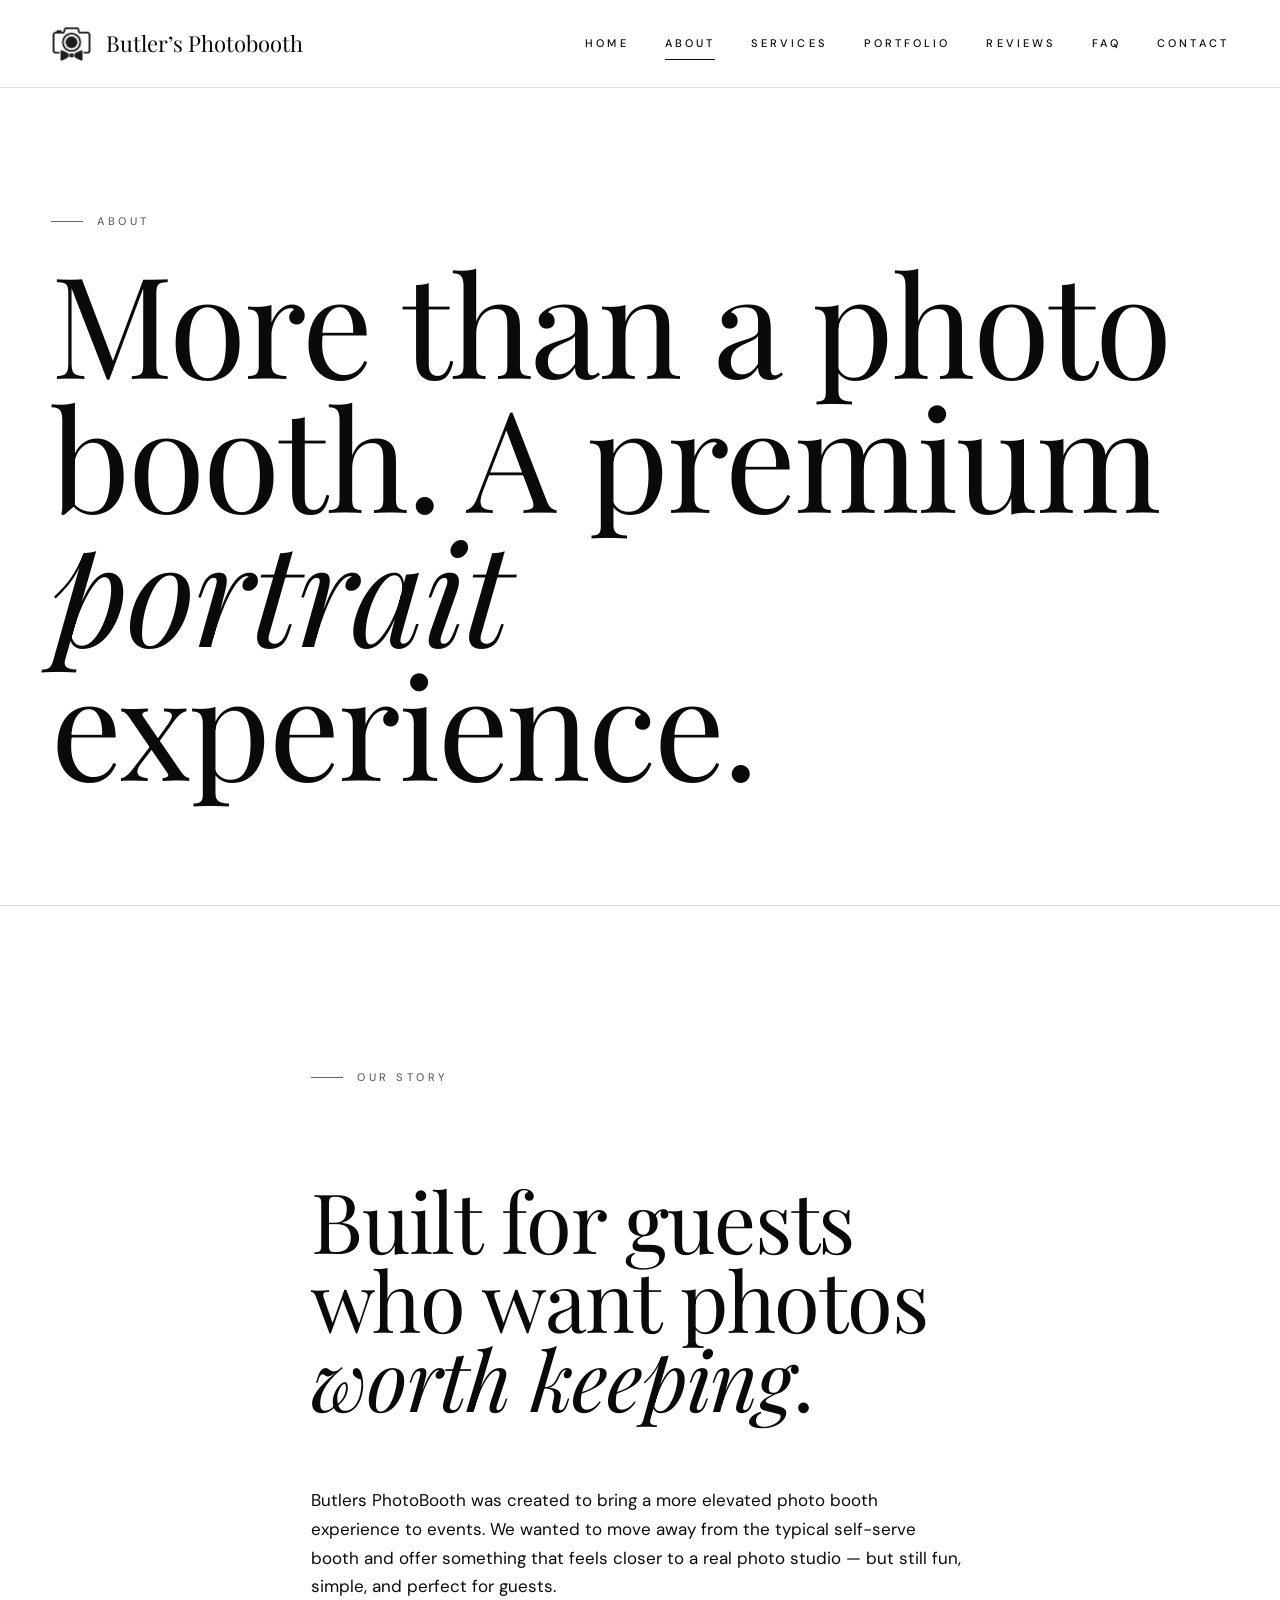
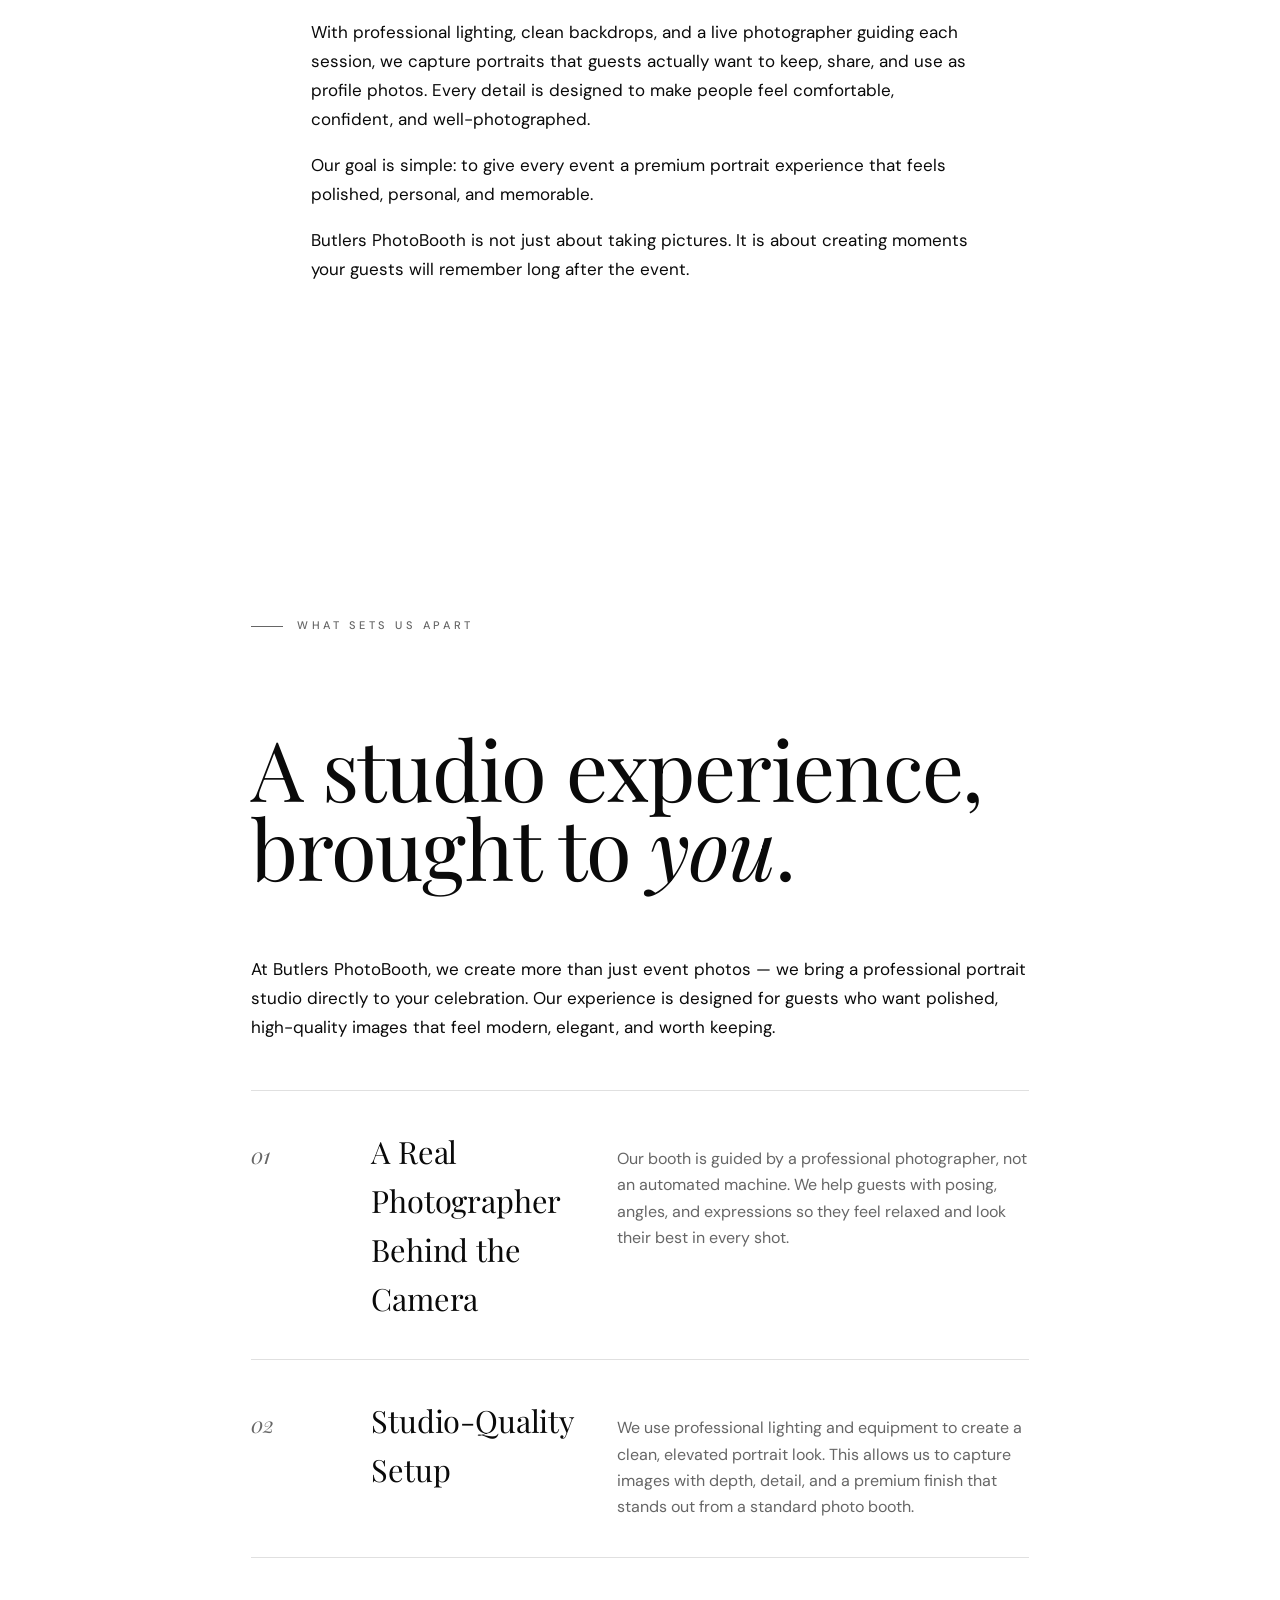
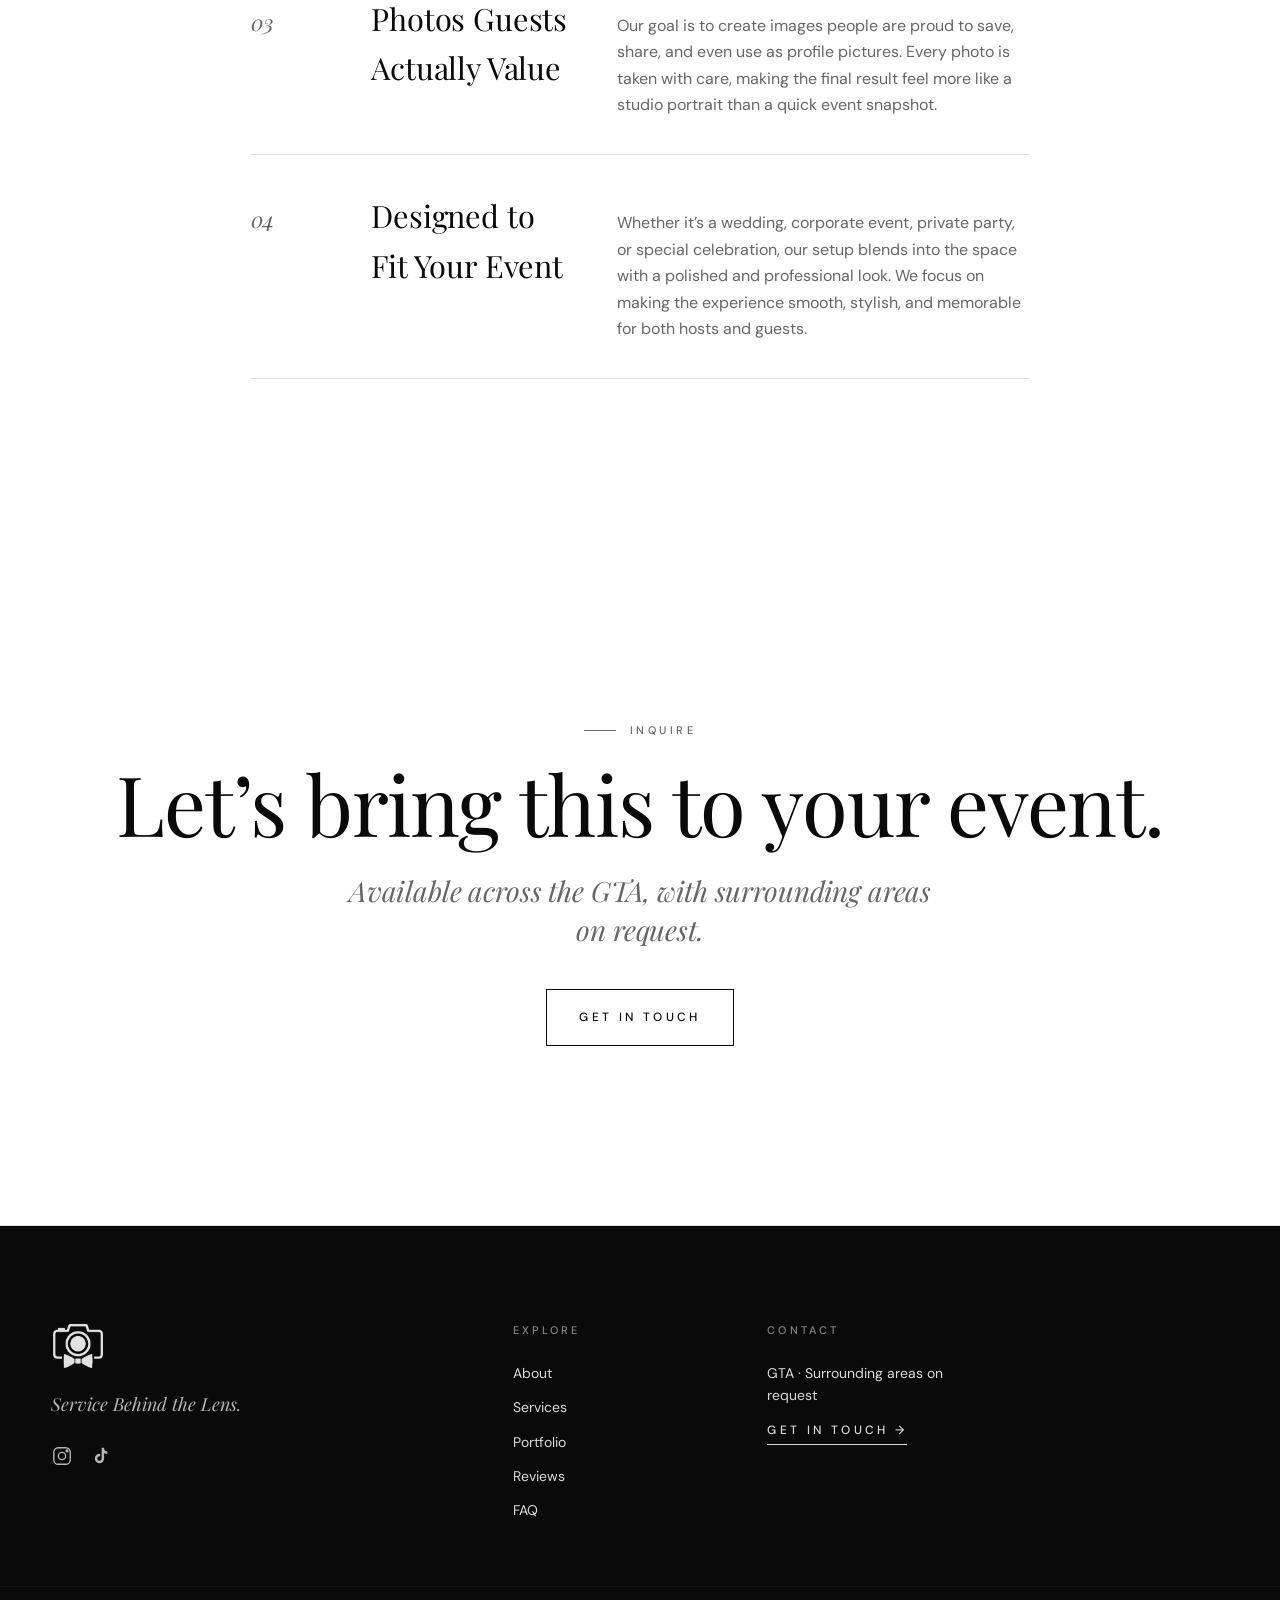
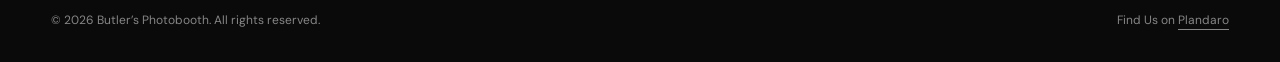
==== about/index.html @ 5a2e1725 "a" ====
<!doctype html>
<html lang="en">
<head>
  <meta charset="utf-8">
  <meta name="viewport" content="width=device-width,initial-scale=1">
  <title>About | Butler’s Photobooth</title>
  <meta name="description" content="An elevated photo booth experience: professional lighting, clean backdrops, and a live photographer guiding every session. Built for guests who want polished portraits worth keeping.">

  <link rel="canonical" href="https://butlersbooth.ca/about/">
  <meta name="theme-color" content="#0a0a0a">

  <link rel="icon" type="image/x-icon" href="../assets/favicon/favicon.ico">
  <link rel="icon" type="image/png" sizes="16x16" href="../assets/favicon/favicon-16x16.png">
  <link rel="icon" type="image/png" sizes="32x32" href="../assets/favicon/favicon-32x32.png">
  <link rel="icon" type="image/png" sizes="192x192" href="../assets/favicon/android-chrome-192x192.png">
  <link rel="apple-touch-icon" sizes="180x180" href="../assets/favicon/apple-touch-icon.png">

  <meta property="og:type" content="website">
  <meta property="og:site_name" content="Butler&rsquo;s Photobooth">
  <meta property="og:url" content="https://butlersbooth.ca/about/">
  <meta property="og:title" content="About | Butler’s Photobooth">
  <meta property="og:description" content="An elevated photo booth experience: professional lighting, clean backdrops, and a live photographer guiding every session. Built for guests who want polished portraits worth keeping.">
  <meta property="og:image" content="https://butlersbooth.ca/assets/og/og-image.png">
  <meta property="og:image:width" content="1200">
  <meta property="og:image:height" content="630">

  <meta name="twitter:card" content="summary_large_image">
  <meta name="twitter:title" content="About | Butler’s Photobooth">
  <meta name="twitter:description" content="An elevated photo booth experience: professional lighting, clean backdrops, and a live photographer guiding every session. Built for guests who want polished portraits worth keeping.">
  <meta name="twitter:image" content="https://butlersbooth.ca/assets/og/twitter-image.png">

  <link rel="preconnect" href="https://fonts.googleapis.com">
  <link rel="preconnect" href="https://fonts.gstatic.com" crossorigin>
  <link href="https://fonts.googleapis.com/css2?family=Playfair+Display:ital,wght@0,400;0,500;1,400&family=DM+Sans:wght@400;500;700&display=swap" rel="stylesheet">
  <link rel="stylesheet" href="../css/main.css?v=11">
</head>
<body class="has-static-header">

  <header class="site-header">
    <div class="site-header__inner">
      <a class="site-header__brand" href="../home/" aria-label="Butler&rsquo;s Photobooth, Home">
        <img src="../assets/logo/butlers-logo-dark.png" alt="" class="js-logo-swap" data-light="../assets/logo/butlers-logo-dark.png" data-dark="../assets/logo/butlers-logo-dark.png">
        <span class="site-header__wordmark">Butler&rsquo;s Photobooth</span>
      </a>

      <button class="site-header__hamburger" aria-label="Open menu" aria-expanded="false" aria-controls="site-nav">
        <span></span>
      </button>

      <nav class="site-header__nav" id="site-nav" aria-label="Primary">
        <a href="../home/">Home</a>
        <a href="../about/" class="is-current">About</a>
        <a href="../services/">Services</a>
        <a href="../portfolio/">Portfolio</a>
        <a href="../reviews/">Reviews</a>
        <a href="../faq/">FAQ</a>
        <a href="../contact/">Contact</a>
      </nav>
    </div>
  </header>

  <main>

    <section class="page-header">
      <div class="container">
        <p class="h-eyebrow">About</p>
        <h1 class="h-display h-1">More than a photo booth. A premium <em>portrait</em> experience.</h1>
      </div>
    </section>

    <!-- ===== OUR STORY =====
         Client-supplied copy from Sahanan (Butler's Photobooth), 2026-05-07. Verbatim. -->
    <section class="section">
      <div class="container fade-in" style="max-width: 760px;">
        <p class="h-eyebrow">Our Story</p>
        <h2 class="h-display h-2">Built for guests who want photos <em>worth keeping</em>.</h2>
        <p style="margin-top: 24px; font-size: 17px; line-height: 1.7;">Butlers PhotoBooth was created to bring a more elevated photo booth experience to events. We wanted to move away from the typical self-serve booth and offer something that feels closer to a real photo studio — but still fun, simple, and perfect for guests.</p>
        <p style="font-size: 17px; line-height: 1.7;">With professional lighting, clean backdrops, and a live photographer guiding each session, we capture portraits that guests actually want to keep, share, and use as profile photos. Every detail is designed to make people feel comfortable, confident, and well-photographed.</p>
        <p style="font-size: 17px; line-height: 1.7;">Our goal is simple: to give every event a premium portrait experience that feels polished, personal, and memorable.</p>
        <p style="font-size: 17px; line-height: 1.7;">Butlers PhotoBooth is not just about taking pictures. It is about creating moments your guests will remember long after the event.</p>
      </div>
    </section>

    <!-- ===== WHAT SETS US APART =====
         Client-supplied "What makes you different from competitors?" copy. Verbatim. -->
    <section class="section section-dark">
      <div class="container fade-in" style="max-width: 880px;">
        <p class="h-eyebrow">What sets us apart</p>
        <h2 class="h-display h-2">A studio experience, brought to <em>you</em>.</h2>
        <p style="margin-top: 24px; font-size: 17px; line-height: 1.7;">At Butlers PhotoBooth, we create more than just event photos &mdash; we bring a professional portrait studio directly to your celebration. Our experience is designed for guests who want polished, high-quality images that feel modern, elegant, and worth keeping.</p>

        <div class="services-list" style="margin-top: 48px;">
          <div class="service-item">
            <h3>A Real Photographer Behind the Camera</h3>
            <p>Our booth is guided by a professional photographer, not an automated machine. We help guests with posing, angles, and expressions so they feel relaxed and look their best in every shot.</p>
          </div>
          <div class="service-item">
            <h3>Studio-Quality Setup</h3>
            <p>We use professional lighting and equipment to create a clean, elevated portrait look. This allows us to capture images with depth, detail, and a premium finish that stands out from a standard photo booth.</p>
          </div>
          <div class="service-item">
            <h3>Photos Guests Actually Value</h3>
            <p>Our goal is to create images people are proud to save, share, and even use as profile pictures. Every photo is taken with care, making the final result feel more like a studio portrait than a quick event snapshot.</p>
          </div>
          <div class="service-item">
            <h3>Designed to Fit Your Event</h3>
            <p>Whether it&rsquo;s a wedding, corporate event, private party, or special celebration, our setup blends into the space with a polished and professional look. We focus on making the experience smooth, stylish, and memorable for both hosts and guests.</p>
          </div>
        </div>
      </div>
    </section>

    <section class="closing-cta">
      <div class="container fade-in">
        <p class="h-eyebrow">Inquire</p>
        <h2 class="h-display h-2">Let&rsquo;s bring this to your event.</h2>
        <p class="lede">Available across the GTA, with surrounding areas on request.</p>
        <a href="../contact/" class="btn btn-dark">Get In Touch</a>
      </div>
    </section>

  </main>

  <footer class="site-footer">
    <div class="site-footer__inner">
      <div class="site-footer__brand">
        <img src="../assets/logo/butlers-logo-dark.png" alt="Butler&rsquo;s Photobooth">
        <p class="site-footer__tagline">Service Behind the Lens.</p>
        <ul class="site-footer__social" aria-label="Social media">
          <li><a href="https://www.instagram.com/butlersphotobooth/" aria-label="Instagram" target="_blank" rel="noopener">
            <svg viewBox="0 0 24 24" fill="none" stroke="currentColor" stroke-width="1.5"><rect x="3" y="3" width="18" height="18" rx="5"/><circle cx="12" cy="12" r="4"/><circle cx="17.5" cy="6.5" r="1" fill="currentColor"/></svg>
          </a></li>
          <li><a href="https://www.tiktok.com/@butlers.photobooth" aria-label="TikTok" target="_blank" rel="noopener">
            <svg viewBox="0 0 24 24" fill="currentColor"><path d="M16.5 3h-2.7v11.7a2.4 2.4 0 1 1-2.4-2.4c.27 0 .53.04.78.12V9.7a5.1 5.1 0 1 0 4.32 5.05V8.7a6 6 0 0 0 3.5 1.13V7.13a3.6 3.6 0 0 1-3.5-2.62V3z"/></svg>
          </a></li>
        </ul>
      </div>

      <div>
        <h4>Explore</h4>
        <nav class="site-footer__nav" aria-label="Footer">
          <a href="../about/">About</a>
          <a href="../services/">Services</a>
          <a href="../portfolio/">Portfolio</a>
          <a href="../reviews/">Reviews</a>
          <a href="../faq/">FAQ</a>
        </nav>
      </div>

      <div>
        <h4>Contact</h4>
        <div class="site-footer__contact">
          <span>GTA · Surrounding areas on request</span>
          <a class="site-footer__cta" href="../contact/">Get in Touch &rarr;</a>
        </div>
      </div>
    </div>

    <div class="site-footer__bottom">
      <span>© <span id="year"></span> Butler&rsquo;s Photobooth. All rights reserved.</span>
      <p class="site-footer__credit">Find Us on <a href="https://plandaro.com" target="_blank" rel="noopener noreferrer">Plandaro</a></p>
    </div>
  </footer>

  <script src="../js/nav.js"></script>
  <script>document.getElementById("year").textContent = new Date().getFullYear();</script>
</body>
</html>
---- css/main.css ----
/* ================================================================
   BUTLER'S PHOTOBOOTH — editorial magazine design system
   B&W palette. Mixed-weight typography. Asymmetric layouts.
   ================================================================ */

:root {
  /* Palette: pure B&W with a small gray ramp */
  --white:        #ffffff;
  --paper:        #f4f4f4;     /* off-white section bg */
  --rule:         #e0e0e0;     /* hairline divider */
  --ink:          #0a0a0a;     /* near-black, bolder than 1a */
  --muted:        #666666;     /* secondary text */
  --hint:         #9a9a9a;     /* tertiary */

  /* legacy aliases so older snippets still resolve */
  --brown: var(--ink);
  --brown-soft: var(--muted);
  --cream: var(--paper);
  --beige: var(--paper);
  --taupe: var(--paper);
  --tan:   var(--paper);

  --font-display: "Playfair Display", Georgia, serif;
  --font-body:    "DM Sans", system-ui, -apple-system, sans-serif;

  --maxw: 1440px;
  --gutter: clamp(20px, 4vw, 80px);

  --header-h: 88px;

  --rule-w: 1px;
}

/* ---------- reset ---------- */
*, *::before, *::after { box-sizing: border-box; }
html, body { margin: 0; padding: 0; }
html { scroll-behavior: smooth; }
img, video { display: block; max-width: 100%; height: auto; }
button { font: inherit; cursor: pointer; background: none; border: 0; color: inherit; padding: 0; }
a { color: inherit; text-decoration: none; }
ul, ol { margin: 0; padding: 0; list-style: none; }

body {
  font-family: var(--font-body);
  font-weight: 400;
  font-size: 17px;
  line-height: 1.6;
  color: var(--ink);
  background: var(--white);
  -webkit-font-smoothing: antialiased;
  text-rendering: optimizeLegibility;
}
body.nav-open { overflow: hidden; }
body.has-static-header { padding-top: var(--header-h); }

/* ---------- typography ---------- */
.h-display {
  font-family: var(--font-display);
  font-weight: 400;
  line-height: 0.95;
  letter-spacing: -0.015em;
}
.h-display em { font-style: italic; font-weight: 400; }

.h-1 { font-size: clamp(56px, 11vw, 160px); }
.h-2 { font-size: clamp(40px, 6.5vw, 96px); }
.h-3 { font-size: clamp(28px, 3.4vw, 44px); }

.h-eyebrow {
  font-family: var(--font-body);
  font-weight: 500;
  font-size: 11px;
  letter-spacing: 0.32em;
  text-transform: uppercase;
  color: var(--muted);
  margin: 0 0 24px;
  display: inline-flex;
  align-items: center;
  gap: 14px;
}
.h-eyebrow::before {
  content: '';
  width: 32px;
  height: 1px;
  background: currentColor;
  display: inline-block;
}

.lede {
  font-family: var(--font-display);
  font-style: italic;
  font-weight: 400;
  font-size: clamp(20px, 2.4vw, 28px);
  line-height: 1.4;
  color: var(--ink);
  letter-spacing: -0.005em;
}

.pull-quote {
  font-family: var(--font-display);
  font-style: italic;
  font-weight: 400;
  font-size: clamp(28px, 4.4vw, 56px);
  line-height: 1.2;
  color: var(--ink);
  margin: 0;
  letter-spacing: -0.01em;
}

/* ---------- links + buttons ---------- */
.btn {
  display: inline-flex;
  align-items: center;
  gap: 12px;
  font-family: var(--font-body);
  font-weight: 500;
  font-size: 12px;
  letter-spacing: 0.28em;
  text-transform: uppercase;
  padding: 18px 32px;
  border: 1px solid currentColor;
  transition: background 0.3s ease, color 0.3s ease;
  white-space: nowrap;
}
.btn:hover { background: var(--ink); color: var(--white); }
.btn-light { color: var(--white); border-color: var(--white); }
.btn-light:hover { background: var(--white); color: var(--ink); }

.link-arrow {
  display: inline-flex;
  align-items: center;
  gap: 14px;
  font-family: var(--font-body);
  font-weight: 500;
  font-size: 12px;
  letter-spacing: 0.28em;
  text-transform: uppercase;
  color: var(--ink);
  position: relative;
  padding-bottom: 4px;
  border-bottom: 1px solid var(--ink);
  transition: gap 0.3s ease;
}
.link-arrow::after { content: '→'; transition: transform 0.3s ease; }
.link-arrow:hover { gap: 22px; }
.link-arrow:hover::after { transform: translateX(4px); }

/* ---------- layout primitives ---------- */
.container {
  width: 100%;
  max-width: var(--maxw);
  margin-inline: auto;
  padding-inline: var(--gutter);
}
.section { padding-block: clamp(80px, 12vw, 180px); }
.section--paper { background: var(--paper); }
.section--ink { background: var(--ink); color: var(--white); }
.section--ink .h-eyebrow { color: var(--hint); }

.rule {
  height: var(--rule-w);
  background: var(--rule);
  border: 0;
  margin: 0;
}

.grid-12 {
  display: grid;
  grid-template-columns: repeat(12, 1fr);
  gap: clamp(20px, 2.5vw, 40px);
}

/* ---------- header (top fixed, white bg, thin bottom border) ---------- */
.site-header {
  position: fixed;
  top: 0;
  left: 0;
  right: 0;
  z-index: 100;
  height: var(--header-h);
  display: flex;
  align-items: center;
  background: var(--white);
  border-bottom: 1px solid var(--rule);
  color: var(--ink);
}
.site-header__inner {
  width: 100%;
  max-width: var(--maxw);
  margin-inline: auto;
  padding-inline: var(--gutter);
  display: flex;
  align-items: center;
  justify-content: space-between;
  gap: 32px;
}
.site-header__brand {
  display: inline-flex;
  align-items: center;
  gap: 14px;
}
.site-header__brand img {
  height: 36px;
  width: auto;
  display: block;
}
.site-header__wordmark {
  font-family: var(--font-display);
  font-weight: 400;
  font-size: 22px;
  letter-spacing: 0;
  white-space: nowrap;
}
.site-header__nav {
  display: flex;
  gap: 36px;
  align-items: center;
}
.site-header__nav a {
  font-family: var(--font-body);
  font-weight: 500;
  font-size: 11px;
  letter-spacing: 0.28em;
  text-transform: uppercase;
  position: relative;
  padding: 8px 0;
  color: var(--ink);
  transition: color 0.2s ease;
}
.site-header__nav a:hover { color: var(--muted); }
.site-header__nav a.is-current::after {
  content: '';
  position: absolute;
  left: 0; right: 0; bottom: 0;
  height: 1px;
  background: var(--ink);
}

.site-header__hamburger {
  display: none;
  width: 32px; height: 32px;
  align-items: center; justify-content: center;
}
.site-header__hamburger span,
.site-header__hamburger span::before,
.site-header__hamburger span::after {
  display: block;
  width: 22px;
  height: 1.5px;
  background: var(--ink);
  position: relative;
  transition: transform 0.3s ease, opacity 0.3s ease;
}
.site-header__hamburger span::before,
.site-header__hamburger span::after { content: ''; position: absolute; left: 0; }
.site-header__hamburger span::before { top: -7px; }
.site-header__hamburger span::after  { top:  7px; }

body.nav-open .site-header__hamburger span { background: transparent; }
body.nav-open .site-header__hamburger span::before { transform: translateY(7px) rotate(45deg); }
body.nav-open .site-header__hamburger span::after  { transform: translateY(-7px) rotate(-45deg); }

/* ---------- HOME hero: split layout — image left, big editorial type right ---------- */
.editorial-hero {
  display: grid;
  grid-template-columns: 1fr 1fr;
  min-height: calc(100svh - var(--header-h));
  align-items: stretch;
  background: var(--white);
}
.editorial-hero__media {
  position: relative;
  overflow: hidden;
  background: var(--paper);
}
.editorial-hero__media img {
  width: 100%;
  height: 100%;
  object-fit: cover;
  display: block;
}
.editorial-hero__copy {
  display: flex;
  flex-direction: column;
  justify-content: center;
  padding: clamp(40px, 6vw, 96px);
  gap: 32px;
}
.editorial-hero__copy .h-display {
  margin: 0;
}
.editorial-hero__copy .lede {
  max-width: 36ch;
  color: var(--muted);
}

@media (max-width: 900px) {
  .editorial-hero { grid-template-columns: 1fr; }
  .editorial-hero__media { aspect-ratio: 4 / 5; height: auto; }
  .editorial-hero__copy { padding: 56px 24px; }
}

/* ---------- numbered eyebrow (e.g., "01 — About") ---------- */
.h-eyebrow--num {
  font-family: var(--font-display);
  font-style: italic;
  font-size: 14px;
  letter-spacing: 0.04em;
  text-transform: none;
  color: var(--muted);
}
.h-eyebrow--num::before { display: none; }
.h-eyebrow--num strong {
  font-style: normal;
  font-family: var(--font-body);
  font-weight: 500;
  font-size: 11px;
  letter-spacing: 0.28em;
  text-transform: uppercase;
  color: var(--ink);
  margin-right: 14px;
  padding-right: 14px;
  border-right: 1px solid var(--rule);
}

/* ---------- Service marquee (horizontal scrolling text strip) ---------- */
.marquee {
  overflow: hidden;
  border-block: 1px solid var(--rule);
  padding-block: 28px;
  background: var(--white);
}
.marquee__track {
  display: flex;
  white-space: nowrap;
  animation: marquee 16s linear infinite;
  gap: 64px;
  will-change: transform;            /* iOS Safari: hint GPU compositing */
  transform: translate3d(0, 0, 0);   /* force a 3D layer so animation never pauses on mobile */
  backface-visibility: hidden;
}
.marquee:hover .marquee__track { animation-play-state: paused; }
.marquee__item {
  font-family: var(--font-display);
  font-style: italic;
  font-size: clamp(28px, 4vw, 56px);
  color: var(--ink);
  display: inline-flex;
  align-items: center;
  gap: 64px;
}
.marquee__item::after {
  content: '✦';
  font-style: normal;
  font-size: 0.5em;
  color: var(--muted);
}
@keyframes marquee {
  from { transform: translate3d(0, 0, 0); }
  to   { transform: translate3d(-50%, 0, 0); }
}
/* If user has reduce-motion enabled, fall back to a static state instead of dead-stop frozen text */
@media (prefers-reduced-motion: reduce) {
  .marquee__track { animation: none; transform: none; }
  .marquee { overflow: auto; }
}

/* ---------- editorial grid: oversized first item ---------- */
.editorial-grid {
  display: grid;
  grid-template-columns: 1.6fr 1fr 1fr;
  gap: clamp(16px, 2vw, 24px);
  margin-top: 64px;
}
.editorial-grid__feature {
  grid-row: span 2;
  aspect-ratio: 3 / 4;
  overflow: hidden;
}
.editorial-grid__small {
  aspect-ratio: 4 / 5;
  overflow: hidden;
}
.editorial-grid img {
  width: 100%; height: 100%; object-fit: cover; display: block;
  transition: transform 0.7s ease;
}
.editorial-grid > *:hover img { transform: scale(1.04); }
@media (max-width: 700px) {
  .editorial-grid { grid-template-columns: 1fr 1fr; }
  .editorial-grid__feature { grid-row: span 1; aspect-ratio: 4 / 5; grid-column: 1 / -1; }
}

/* ---------- split section (image one side, copy the other) ---------- */
.split {
  display: grid;
  grid-template-columns: 1fr 1fr;
  gap: clamp(40px, 6vw, 96px);
  align-items: center;
}
.split--reverse > :first-child { order: 2; }
.split__media {
  aspect-ratio: 4 / 5;
  overflow: hidden;
  background: var(--paper);
}
.split__media img { width: 100%; height: 100%; object-fit: cover; display: block; }
.split__copy { display: flex; flex-direction: column; gap: 28px; }
.split__copy .pull-quote { margin: 0; }
@media (max-width: 800px) {
  .split { grid-template-columns: 1fr; }
  .split--reverse > :first-child { order: 0; }
}

/* ---------- closing statement (huge type CTA) ---------- */
.closing-statement {
  padding-block: clamp(120px, 18vw, 240px);
  text-align: center;
  background: var(--white);
}
.closing-statement .h-display { margin: 0; }
.closing-statement .lede { margin: 32px auto 48px; max-width: 38ch; }

/* ---------- portfolio: justified-style grid (asymmetric mosaic) ---------- */
.portfolio-grid {
  display: grid;
  grid-template-columns: repeat(12, 1fr);
  grid-auto-flow: dense;
  gap: clamp(8px, 1vw, 16px);
}
.portfolio-grid > .portfolio-item {
  appearance: none;
  background: var(--paper);
  padding: 0; margin: 0;
  cursor: pointer;
  overflow: hidden;
  position: relative;
  aspect-ratio: 3 / 4;
  border: 0;
}
.portfolio-grid > .portfolio-item img {
  width: 100%; height: 100%; object-fit: cover;
  transition: transform 0.7s ease, filter 0.4s ease;
  filter: grayscale(0%);
}
.portfolio-grid > .portfolio-item:hover img { transform: scale(1.06); }
.portfolio-grid > .portfolio-item:focus-visible { outline: 2px solid var(--ink); outline-offset: 4px; }

/* asymmetric size pattern: every 5th item spans 2 cols */
.portfolio-grid > .portfolio-item        { grid-column: span 3; }
.portfolio-grid > .portfolio-item:nth-child(5n+1) { grid-column: span 6; aspect-ratio: 4 / 5; }
@media (max-width: 1100px) {
  .portfolio-grid > .portfolio-item        { grid-column: span 4; }
  .portfolio-grid > .portfolio-item:nth-child(5n+1) { grid-column: span 8; }
}
@media (max-width: 700px) {
  .portfolio-grid > .portfolio-item        { grid-column: span 6; }
  .portfolio-grid > .portfolio-item:nth-child(5n+1) { grid-column: span 12; }
}

/* ---------- gallery lightbox ---------- */
.gallery-lightbox {
  position: fixed; inset: 0; z-index: 1000;
  display: flex; align-items: center; justify-content: center;
  background: rgba(10,10,10,0.97);
  opacity: 0;
  transition: opacity 280ms ease;
  padding: 40px;
}
.gallery-lightbox[hidden] { display: none; }
.gallery-lightbox[data-open="true"] { opacity: 1; }
.gallery-lightbox__img { max-width: 100%; max-height: 100%; object-fit: contain; }
.gallery-lightbox__close,
.gallery-lightbox__prev,
.gallery-lightbox__next {
  position: absolute;
  background: transparent;
  border: 0;
  color: var(--white);
  cursor: pointer;
  padding: 12px 18px;
  opacity: 0.7;
  transition: opacity 200ms;
  font-family: var(--font-body);
}
.gallery-lightbox__close { top: 16px; right: 16px; font-size: 36px; line-height: 1; }
.gallery-lightbox__prev { left: 12px; top: 50%; transform: translateY(-50%); font-size: 40px; }
.gallery-lightbox__next { right: 12px; top: 50%; transform: translateY(-50%); font-size: 40px; }
.gallery-lightbox__close:hover,
.gallery-lightbox__prev:hover,
.gallery-lightbox__next:hover { opacity: 1; }
body[data-gallery-open="true"] { overflow: hidden; }

/* ---------- editorial page header (inner pages) ---------- */
.page-header {
  padding-top: clamp(60px, 9vw, 120px);
  padding-bottom: clamp(60px, 9vw, 120px);
  border-bottom: 1px solid var(--rule);
}
.page-header h1 { margin: 0; max-width: 14ch; }
.page-header .lede { color: var(--muted); margin-top: 28px; max-width: 52ch; }

/* ---------- services as numbered rows with horizontal rules ---------- */
.services-list {
  margin-top: 64px;
  border-top: 1px solid var(--rule);
}
.services-list .service-item {
  display: grid;
  grid-template-columns: 80px 1fr 2fr;
  gap: 40px;
  padding: 36px 0;
  border-bottom: 1px solid var(--rule);
  align-items: baseline;
}
.services-list .service-item::before {
  counter-increment: service;
  content: counter(service, decimal-leading-zero);
  font-family: var(--font-display);
  font-style: italic;
  font-size: 22px;
  color: var(--muted);
}
.services-list { counter-reset: service; }
.services-list .service-item h3 {
  font-family: var(--font-display);
  font-weight: 400;
  font-size: clamp(24px, 2.4vw, 32px);
  margin: 0;
  letter-spacing: -0.005em;
}
.services-list .service-item p {
  margin: 0;
  font-size: 16px;
  line-height: 1.65;
  color: var(--muted);
}
@media (max-width: 800px) {
  .services-list .service-item { grid-template-columns: 1fr; gap: 14px; }
  .services-list .service-item::before { font-size: 18px; }
}

/* ---------- packages stacked rows ---------- */
.packages-stack {
  margin-top: 64px;
  border-top: 1px solid var(--rule);
}
.package {
  display: grid;
  /* number — name — hours-eyebrow — description (the wide column) */
  grid-template-columns: 80px 1.4fr 1fr 2.4fr;
  gap: 40px;
  padding: 48px 0;
  border-bottom: 1px solid var(--rule);
  align-items: baseline;
}
.packages-stack { counter-reset: pkg; }
.package::before {
  counter-increment: pkg;
  content: counter(pkg, decimal-leading-zero);
  font-family: var(--font-display);
  font-style: italic;
  font-size: 22px;
  color: var(--muted);
}
.package__name {
  font-family: var(--font-display);
  font-weight: 400;
  font-size: clamp(28px, 3vw, 44px);
  margin: 0;
}
.package__hours {
  font-family: var(--font-body);
  font-weight: 500;
  font-size: 11px;
  letter-spacing: 0.28em;
  text-transform: uppercase;
  color: var(--muted);
  margin: 0;
}
.package__desc {
  margin: 0;
  font-size: 16px;
  line-height: 1.65;
  color: var(--muted);
}
@media (max-width: 900px) {
  .package { grid-template-columns: 1fr; gap: 16px; }
  .package::before { display: none; }
}

/* ---------- FAQ list with rules ---------- */
.faq-list { margin-top: 56px; border-top: 1px solid var(--rule); }
.faq-item { border-bottom: 1px solid var(--rule); padding: 28px 0; }
.faq-item summary {
  font-family: var(--font-display);
  font-weight: 400;
  font-size: clamp(22px, 2.4vw, 30px);
  cursor: pointer;
  list-style: none;
  display: flex;
  justify-content: space-between;
  align-items: center;
  letter-spacing: -0.005em;
}
.faq-item summary::-webkit-details-marker { display: none; }
.faq-item summary::after { content: '+'; font-size: 28px; font-weight: 300; color: var(--muted); }
.faq-item[open] summary::after { content: '×'; }
.faq-item p { margin: 18px 0 0; font-size: 16px; line-height: 1.7; color: var(--muted); max-width: 60ch; }
.faq-item p a { color: var(--ink); text-decoration: underline; }

/* ---------- contact: huge type, single email link ---------- */
.contact-statement {
  padding-block: clamp(80px, 12vw, 160px);
  display: flex;
  flex-direction: column;
  gap: 48px;
}
.contact-statement .h-display { margin: 0; max-width: 12ch; }
.contact-statement .email-link {
  font-family: var(--font-display);
  font-style: italic;
  font-size: clamp(28px, 5vw, 64px);
  color: var(--ink);
  border-bottom: 2px solid var(--ink);
  padding-bottom: 8px;
  align-self: flex-start;
  transition: color 0.2s ease, border-color 0.2s ease;
}
.contact-statement .email-link:hover { color: var(--muted); border-color: var(--muted); }
.contact-meta {
  display: grid;
  grid-template-columns: repeat(3, 1fr);
  gap: 32px;
  margin-top: 64px;
  padding-top: 40px;
  border-top: 1px solid var(--rule);
}
.contact-meta__row { display: flex; flex-direction: column; gap: 6px; }
.contact-meta__label {
  font-family: var(--font-body);
  font-weight: 500;
  font-size: 11px;
  letter-spacing: 0.28em;
  text-transform: uppercase;
  color: var(--muted);
}
.contact-meta__value { font-size: 16px; color: var(--ink); }
@media (max-width: 700px) {
  .contact-meta { grid-template-columns: 1fr; gap: 20px; }
}

/* ---------- reviews ---------- */
.reviews-frame { padding-block: 32px; }

/* ---------- footer ---------- */
.site-footer {
  background: var(--ink);
  color: var(--white);
  padding-block: 96px 32px;
  border-top: 1px solid var(--rule);
}
.site-footer__inner {
  max-width: var(--maxw);
  margin-inline: auto;
  padding-inline: var(--gutter);
  display: grid;
  grid-template-columns: 2fr 1fr 1fr 1fr;
  gap: 48px;
}
.site-footer__brand img {
  height: 48px;
  width: auto;
  margin-bottom: 22px;
  filter: invert(1);
}
.site-footer__tagline {
  font-family: var(--font-display);
  font-style: italic;
  font-size: 18px;
  line-height: 1.4;
  max-width: 30ch;
  opacity: 0.7;
  margin: 0 0 28px;
}
.site-footer__social {
  display: flex;
  gap: 16px;
}
.site-footer__social a {
  display: inline-flex;
  width: 22px; height: 22px;
  color: var(--white);
  opacity: 0.7;
  transition: opacity 0.25s ease;
}
.site-footer__social a:hover { opacity: 1; }
.site-footer__social svg { width: 100%; height: 100%; }
.site-footer h4 {
  font-family: var(--font-body);
  font-weight: 500;
  font-size: 11px;
  letter-spacing: 0.28em;
  text-transform: uppercase;
  margin: 0 0 22px;
  color: var(--white);
  opacity: 0.5;
}
.site-footer__nav { display: flex; flex-direction: column; gap: 12px; }
.site-footer__nav a { font-size: 14px; opacity: 0.85; transition: opacity 0.25s ease; }
.site-footer__nav a:hover { opacity: 1; }
.site-footer__contact { display: flex; flex-direction: column; gap: 8px; font-size: 14px; opacity: 0.85; }
.site-footer__cta {
  margin-top: 6px;
  font-size: 12px;
  letter-spacing: 0.28em;
  text-transform: uppercase;
  font-weight: 500;
  border-bottom: 1px solid currentColor;
  align-self: flex-start;
  padding-bottom: 4px;
}
.site-footer__bottom {
  max-width: var(--maxw);
  margin: 64px auto 0;
  padding: 24px var(--gutter) 0;
  display: flex;
  justify-content: space-between;
  align-items: center;
  font-size: 12px;
  opacity: 0.5;
  border-top: 1px solid rgba(255,255,255,0.1);
}
.site-footer__credit { margin: 0; }
.site-footer__credit a { border-bottom: 1px solid currentColor; padding-bottom: 1px; }
@media (max-width: 900px) {
  .site-footer__inner { grid-template-columns: 1fr 1fr; }
  .site-footer__bottom { flex-direction: column; gap: 12px; text-align: center; }
}
@media (max-width: 600px) {
  .site-footer__inner { grid-template-columns: 1fr; }
}

/* ---------- mobile nav drawer ---------- */
@media (max-width: 900px) {
  .site-header__nav { display: none; }
  .site-header__hamburger { display: inline-flex; }
  .site-header__nav.is-open {
    display: flex;
    position: fixed;
    inset: var(--header-h) 0 0 0;
    background: var(--white);
    flex-direction: column;
    align-items: flex-start;
    padding: 48px var(--gutter);
    gap: 28px;
    z-index: 99;
  }
  .site-header__nav.is-open a { font-size: 18px; }
  .site-header__wordmark { font-size: 16px; }
  .editorial-hero__copy .h-display { font-size: clamp(48px, 13vw, 88px); }
}

/* ---------- scroll-reveal hook ---------- */
.fade-in { opacity: 0; transform: translateY(16px); transition: opacity 0.7s ease, transform 0.7s ease; }
.fade-in.is-visible { opacity: 1; transform: none; }

/* ================================================================
   Contact form (FormSubmit-driven, editorial styling)
   ================================================================ */
.contact-grid {
  display: grid;
  grid-template-columns: 2fr 1fr;
  gap: clamp(40px, 6vw, 96px);
  align-items: start;
}
@media (max-width: 900px) {
  .contact-grid { grid-template-columns: 1fr; }
}

.butlers-form {
  display: flex;
  flex-direction: column;
  gap: clamp(36px, 5vw, 56px);
}
.form-group {
  border: 0;
  padding: 0;
  margin: 0;
  border-top: 1px solid var(--rule);
  padding-top: 28px;
}
.form-group__title {
  font-family: var(--font-body);
  font-weight: 500;
  font-size: 11px;
  letter-spacing: 0.28em;
  text-transform: uppercase;
  color: var(--muted);
  padding: 0;
  margin: 0 0 24px;
}
.form-row {
  display: grid;
  grid-template-columns: repeat(3, 1fr);
  gap: 28px;
}
.form-row > label,
.butlers-form > .form-group > label {
  display: flex;
  flex-direction: column;
  gap: 8px;
  font-family: var(--font-body);
  font-weight: 500;
  font-size: 11px;
  letter-spacing: 0.16em;
  text-transform: uppercase;
  color: var(--muted);
}
.butlers-form input[type="text"],
.butlers-form input[type="tel"],
.butlers-form input[type="email"],
.butlers-form input[type="date"],
.butlers-form input[type="time"],
.butlers-form input[type="number"],
.butlers-form textarea {
  width: 100%;
  font-family: var(--font-display);
  font-size: 18px;
  color: var(--ink);
  background: transparent;
  border: 0;
  border-bottom: 1px solid var(--rule);
  padding: 10px 0 12px;
  outline: none;
  letter-spacing: -0.005em;
  transition: border-color 0.2s ease;
}
.butlers-form input:focus,
.butlers-form textarea:focus { border-bottom-color: var(--ink); }
.butlers-form textarea { resize: vertical; min-height: 120px; line-height: 1.5; }

.form-checkbox {
  margin-top: 24px;
  display: flex;
  flex-wrap: wrap;
  align-items: center;
  gap: 14px 28px;
}
.form-checkbox__sub {
  display: flex;
  gap: 24px;
  padding-left: 28px;
}
.checkbox,
.checkbox-inline {
  display: inline-flex;
  align-items: center;
  gap: 10px;
  font-family: var(--font-body);
  font-weight: 400;
  font-size: 14px;
  letter-spacing: 0;
  text-transform: none;
  color: var(--ink);
  cursor: pointer;
}
.checkbox em { color: var(--muted); font-style: italic; margin-left: 4px; }
.checkbox input[type="checkbox"],
.checkbox-inline input[type="checkbox"] {
  width: 16px;
  height: 16px;
  accent-color: var(--ink);
  margin: 0;
}

.butlers-form .btn {
  align-self: flex-start;
  margin-top: 16px;
}

.contact-aside {
  position: sticky;
  top: calc(var(--header-h) + 32px);
  padding-top: 28px;
  border-top: 1px solid var(--rule);
}
.contact-aside .contact-meta {
  margin-top: 0;
  padding-top: 0;
  border-top: 0;
  display: flex;
  flex-direction: column;
  gap: 22px;
}
.contact-aside .contact-meta__row {
  display: flex;
  flex-direction: column;
  gap: 6px;
}
.contact-aside .contact-meta__label {
  font-family: var(--font-body);
  font-weight: 500;
  font-size: 11px;
  letter-spacing: 0.28em;
  text-transform: uppercase;
  color: var(--muted);
}
.contact-aside .contact-meta__value {
  font-family: var(--font-display);
  font-size: 18px;
  color: var(--ink);
}
a.contact-meta__value:hover { text-decoration: underline; }

@media (max-width: 700px) {
  .form-row { grid-template-columns: 1fr; }
  .form-checkbox__sub { padding-left: 0; flex-wrap: wrap; }
}

/* ---------- legacy .closing-cta (from EM-derived pages) — give it proper padding ---------- */
.closing-cta {
  padding-block: clamp(100px, 14vw, 200px);
  text-align: center;
  background: var(--white);
}
.closing-cta .h-display { margin: 0; }
.closing-cta .lede { margin: 28px auto 40px; max-width: 38ch; color: var(--muted); }
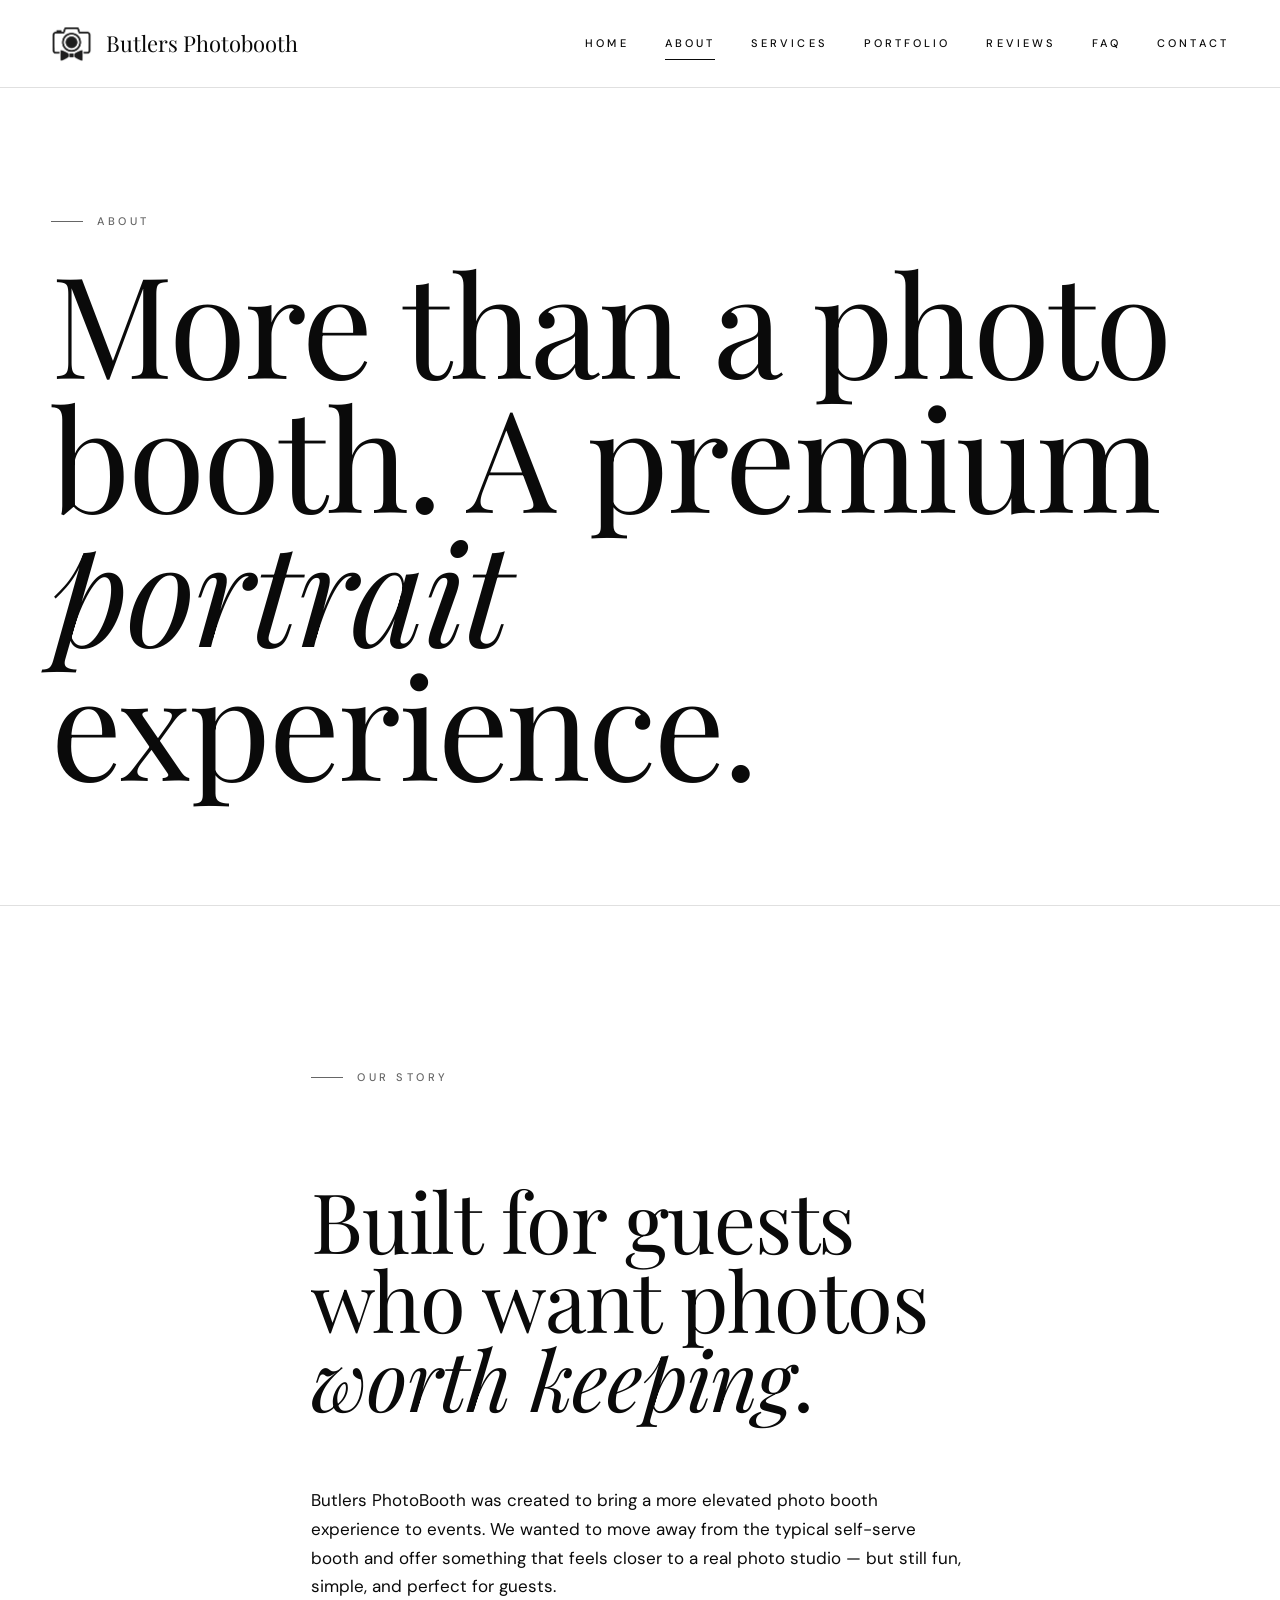
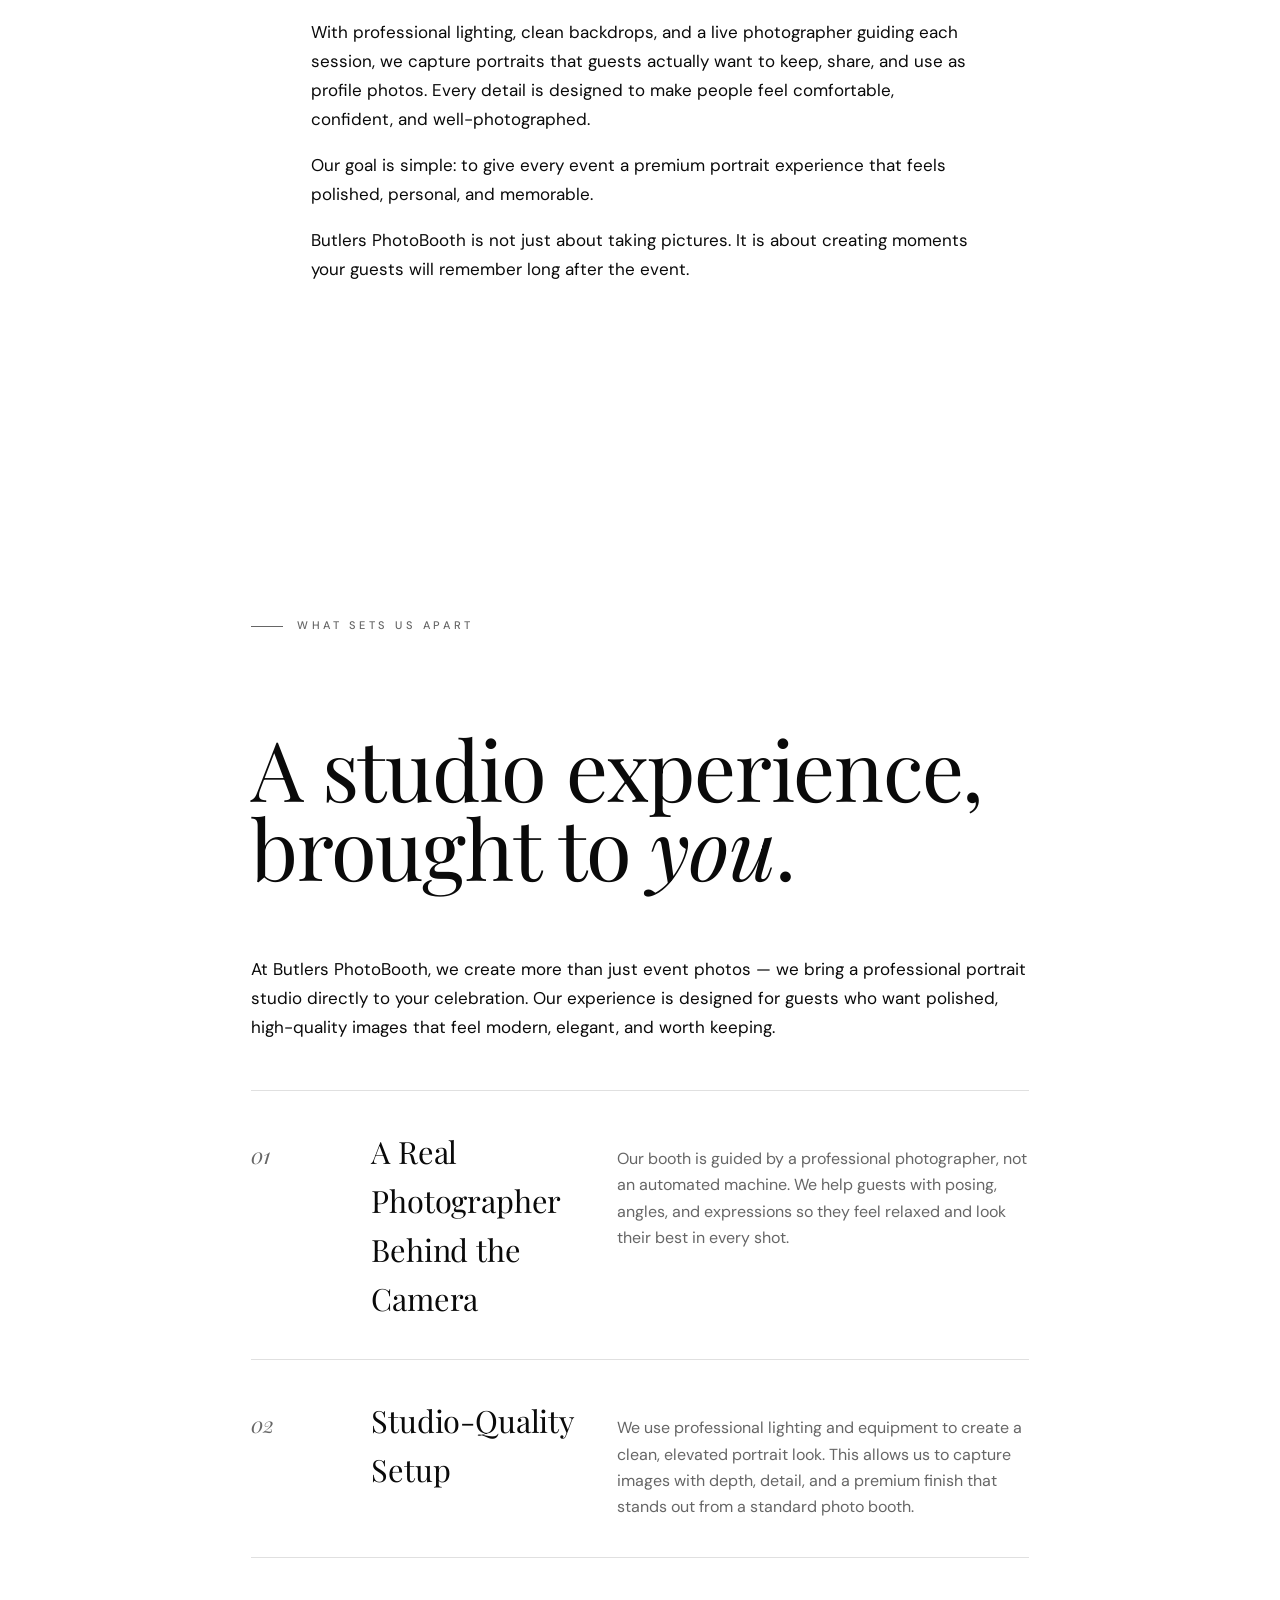
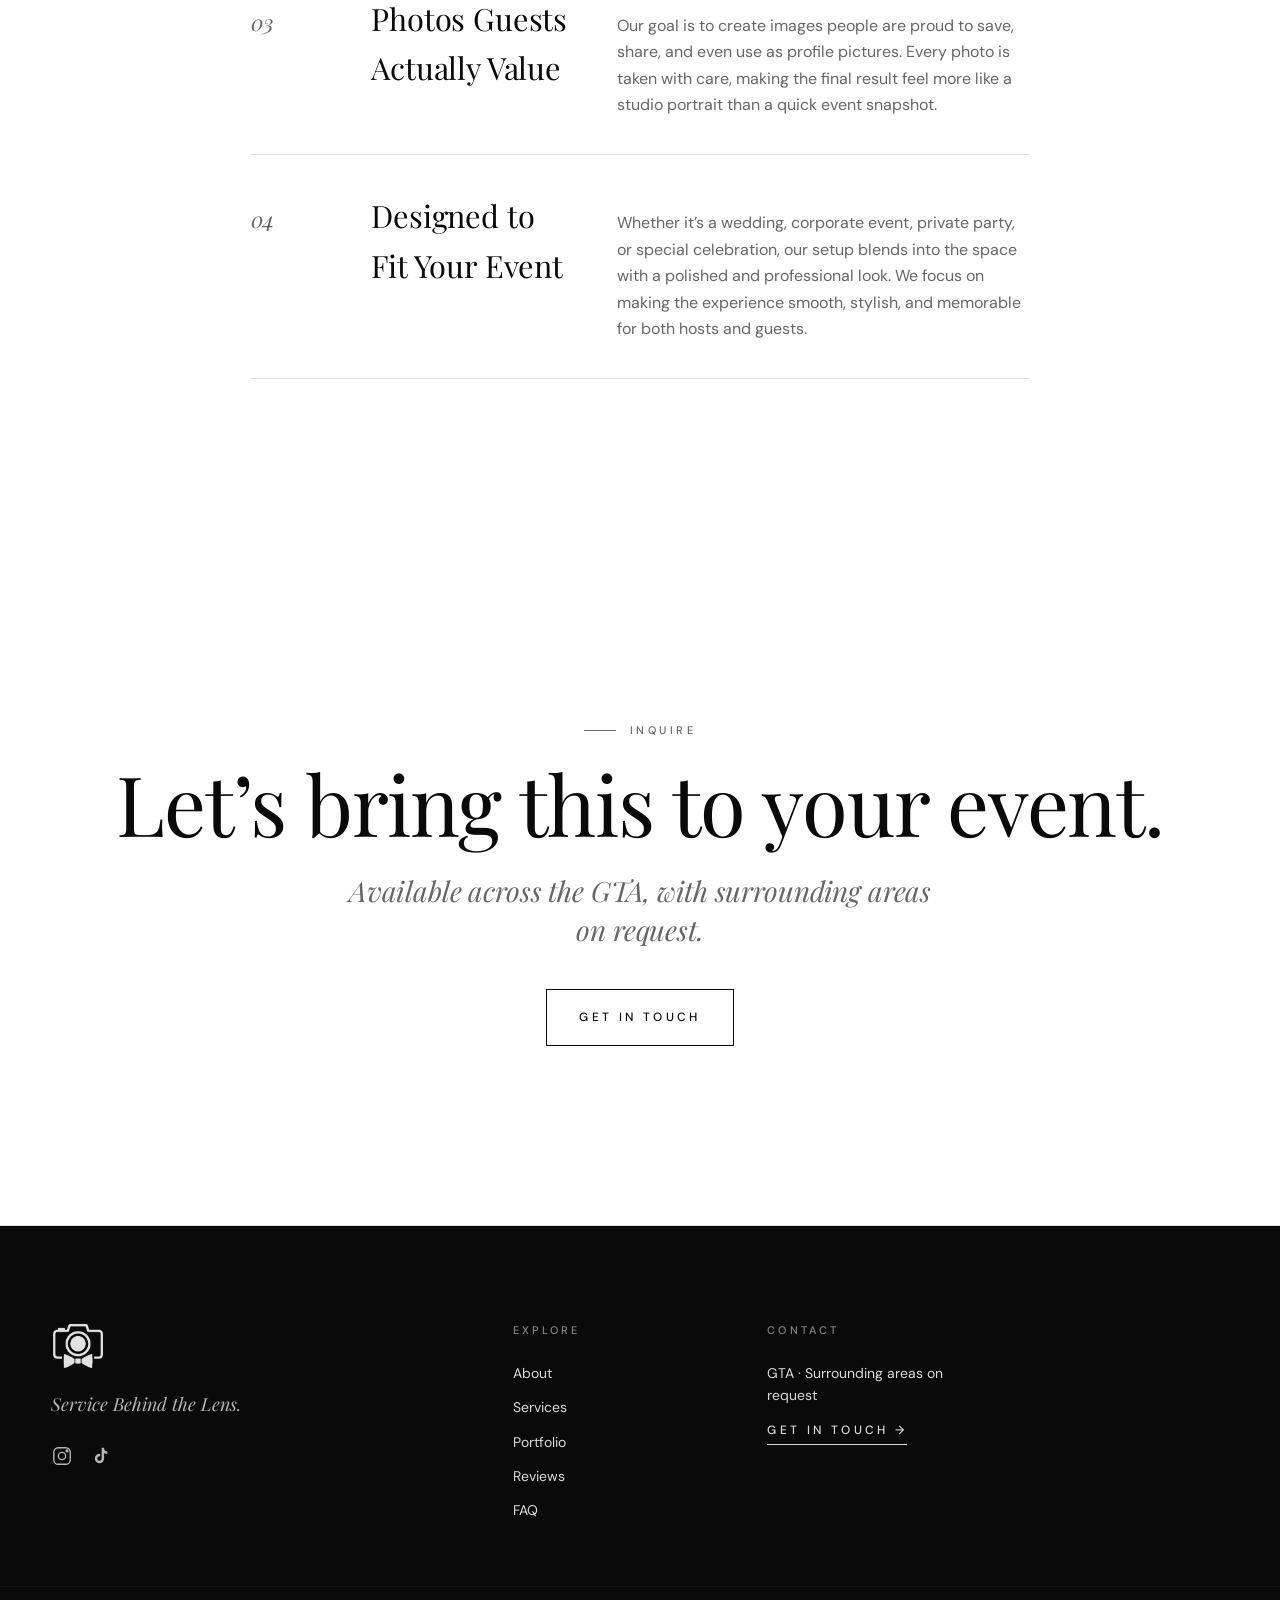
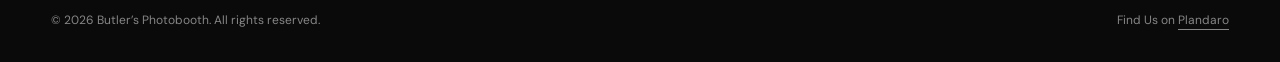
==== commit bd064700: "a" ====
--- a/about/index.html
+++ b/about/index.html
@@ -3,7 +3,7 @@
 <head>
   <meta charset="utf-8">
   <meta name="viewport" content="width=device-width,initial-scale=1">
-  <title>About | Butler’s Photobooth</title>
+  <title>About | Butlers Photobooth</title>
   <meta name="description" content="An elevated photo booth experience: professional lighting, clean backdrops, and a live photographer guiding every session. Built for guests who want polished portraits worth keeping.">
 
   <link rel="canonical" href="https://butlersbooth.ca/about/">
@@ -40,7 +40,7 @@
     <div class="site-header__inner">
       <a class="site-header__brand" href="../home/" aria-label="Butler&rsquo;s Photobooth, Home">
         <img src="../assets/logo/butlers-logo-dark.png" alt="" class="js-logo-swap" data-light="../assets/logo/butlers-logo-dark.png" data-dark="../assets/logo/butlers-logo-dark.png">
-        <span class="site-header__wordmark">Butler&rsquo;s Photobooth</span>
+        <span class="site-header__wordmark">Butlers Photobooth</span>
       </a>
 
       <button class="site-header__hamburger" aria-label="Open menu" aria-expanded="false" aria-controls="site-nav">
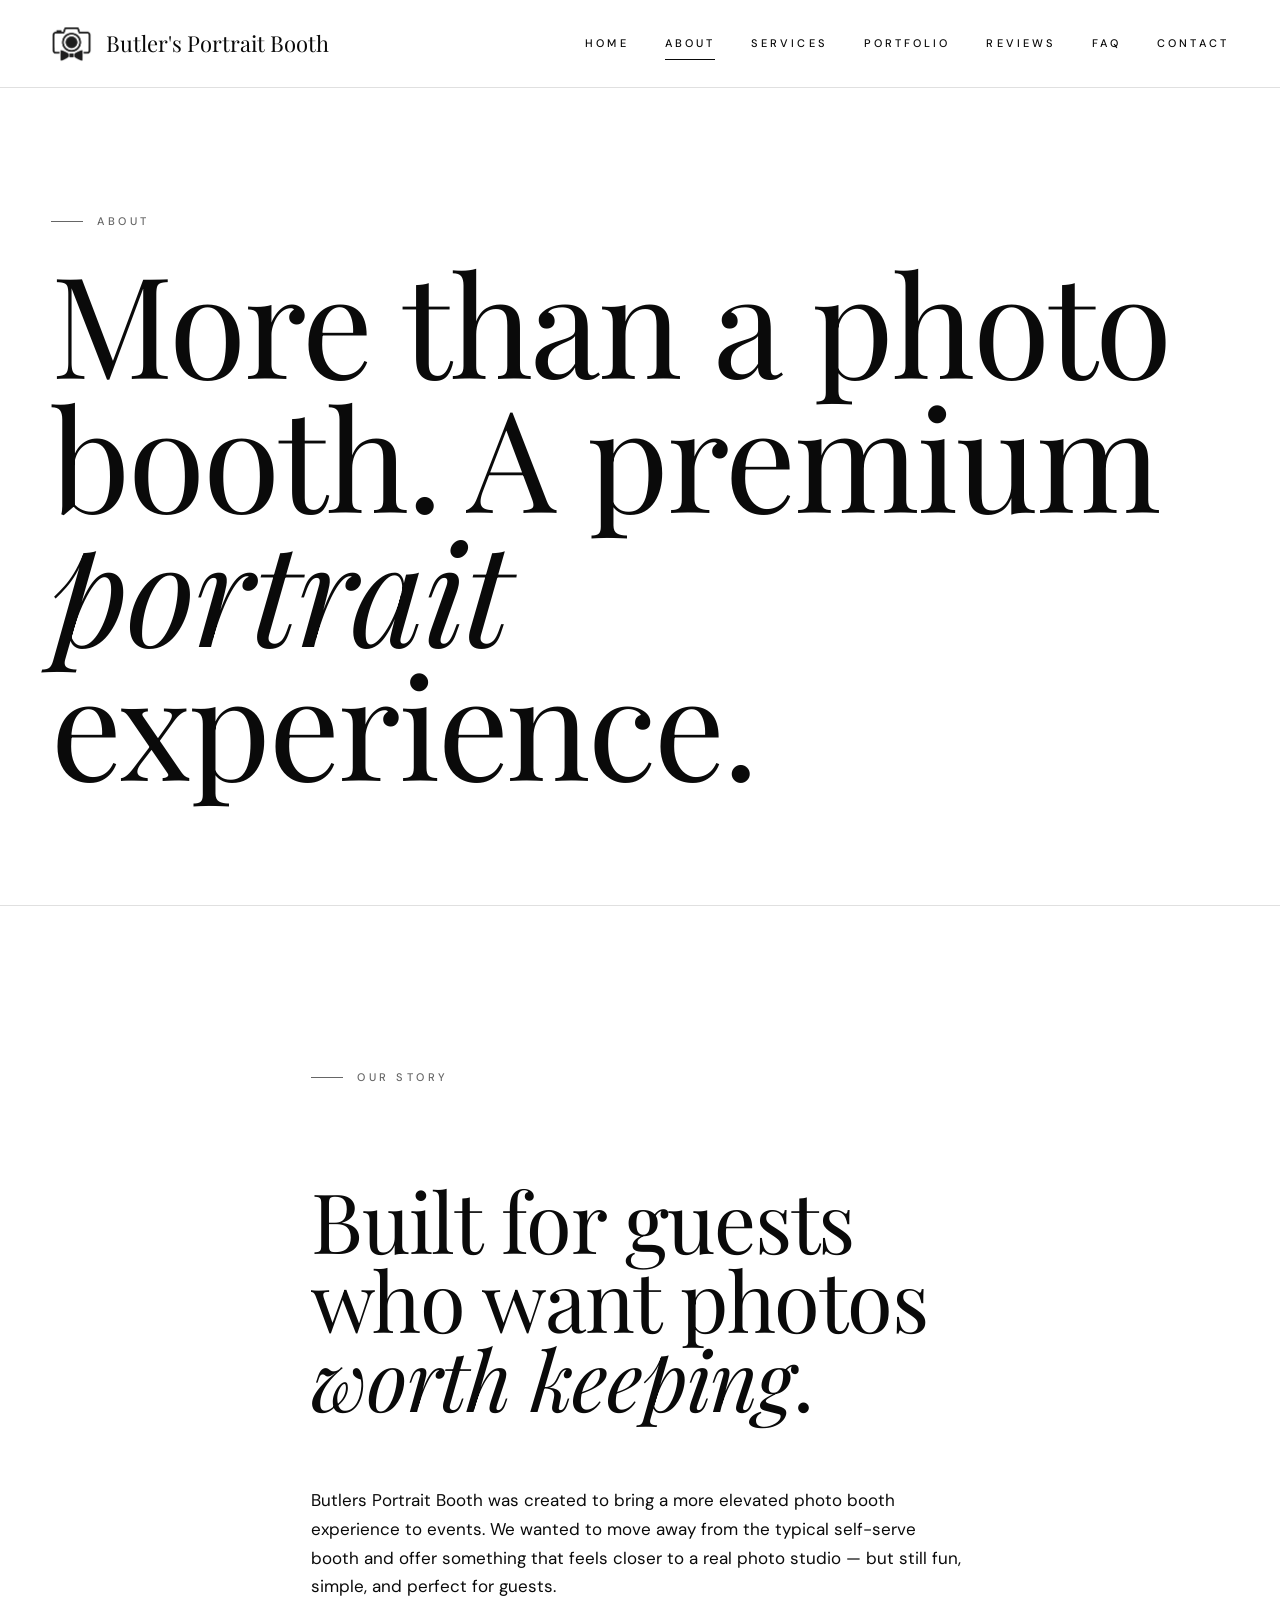
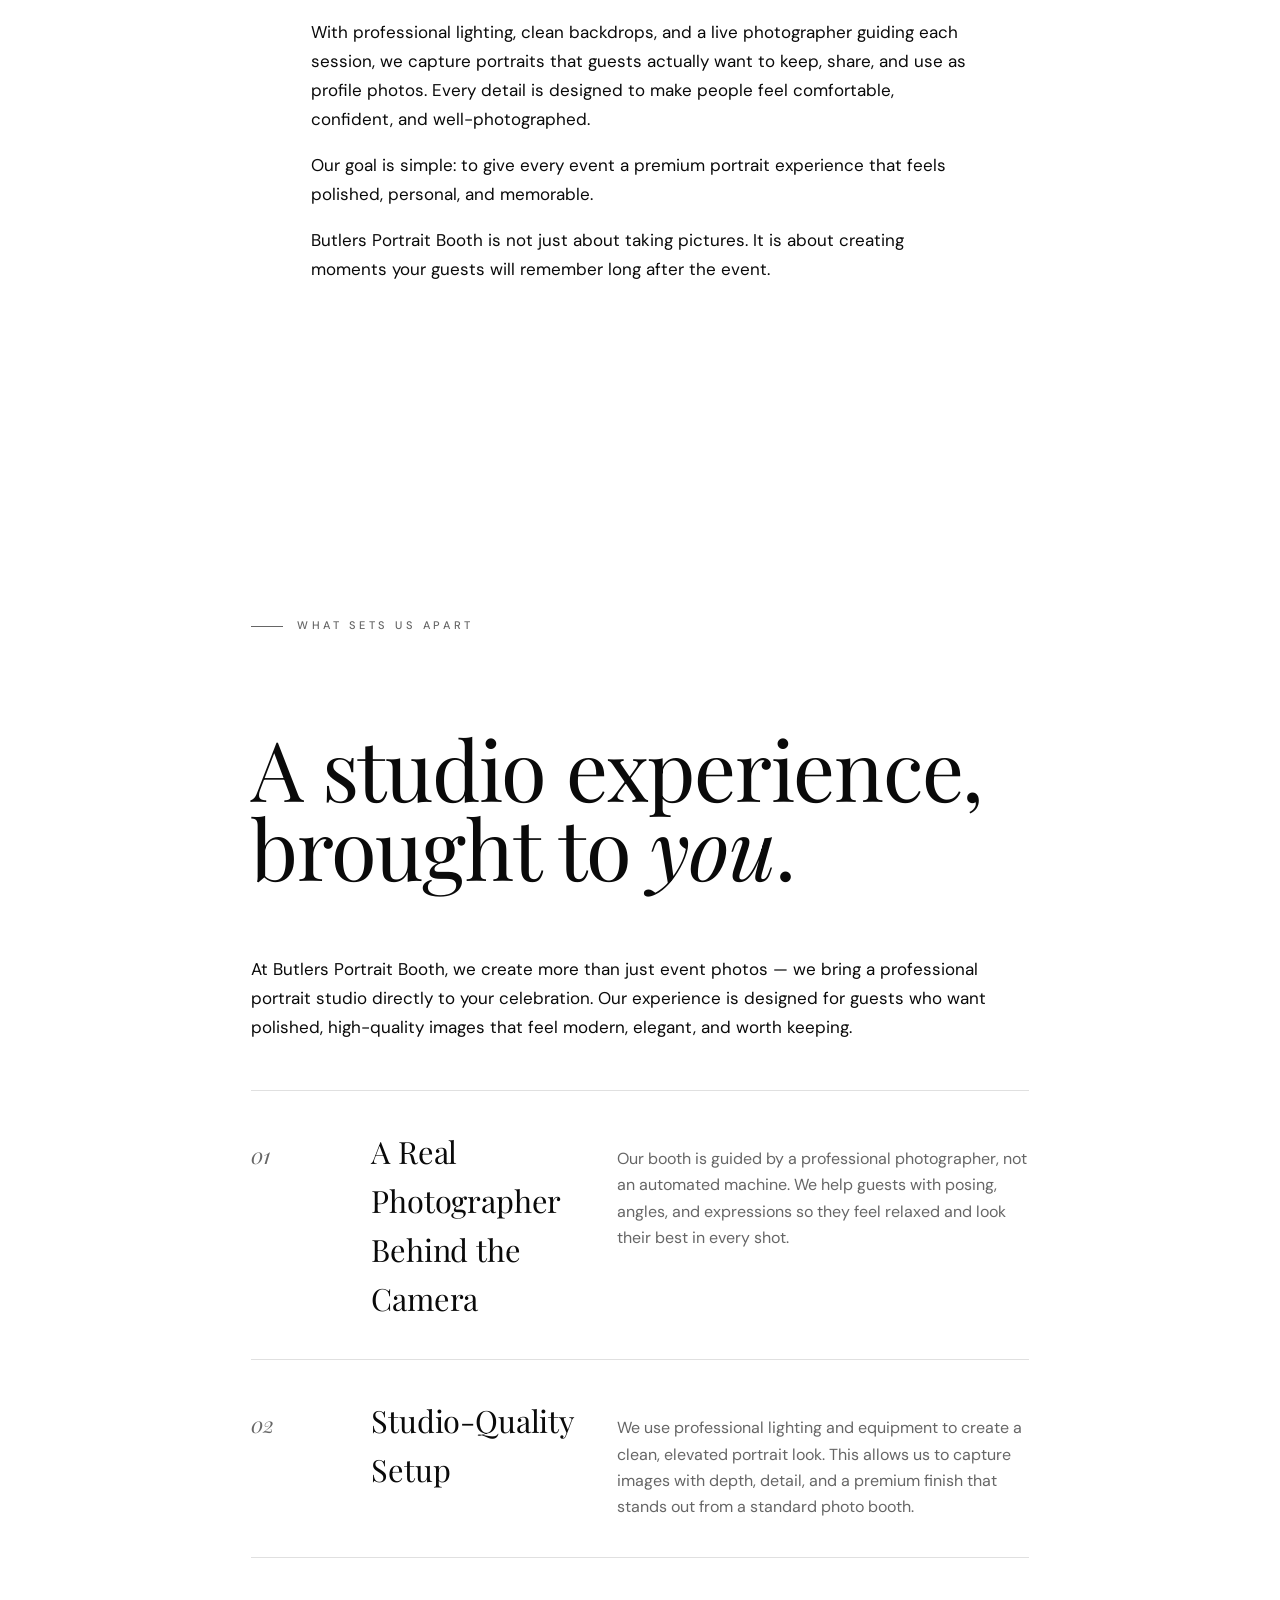
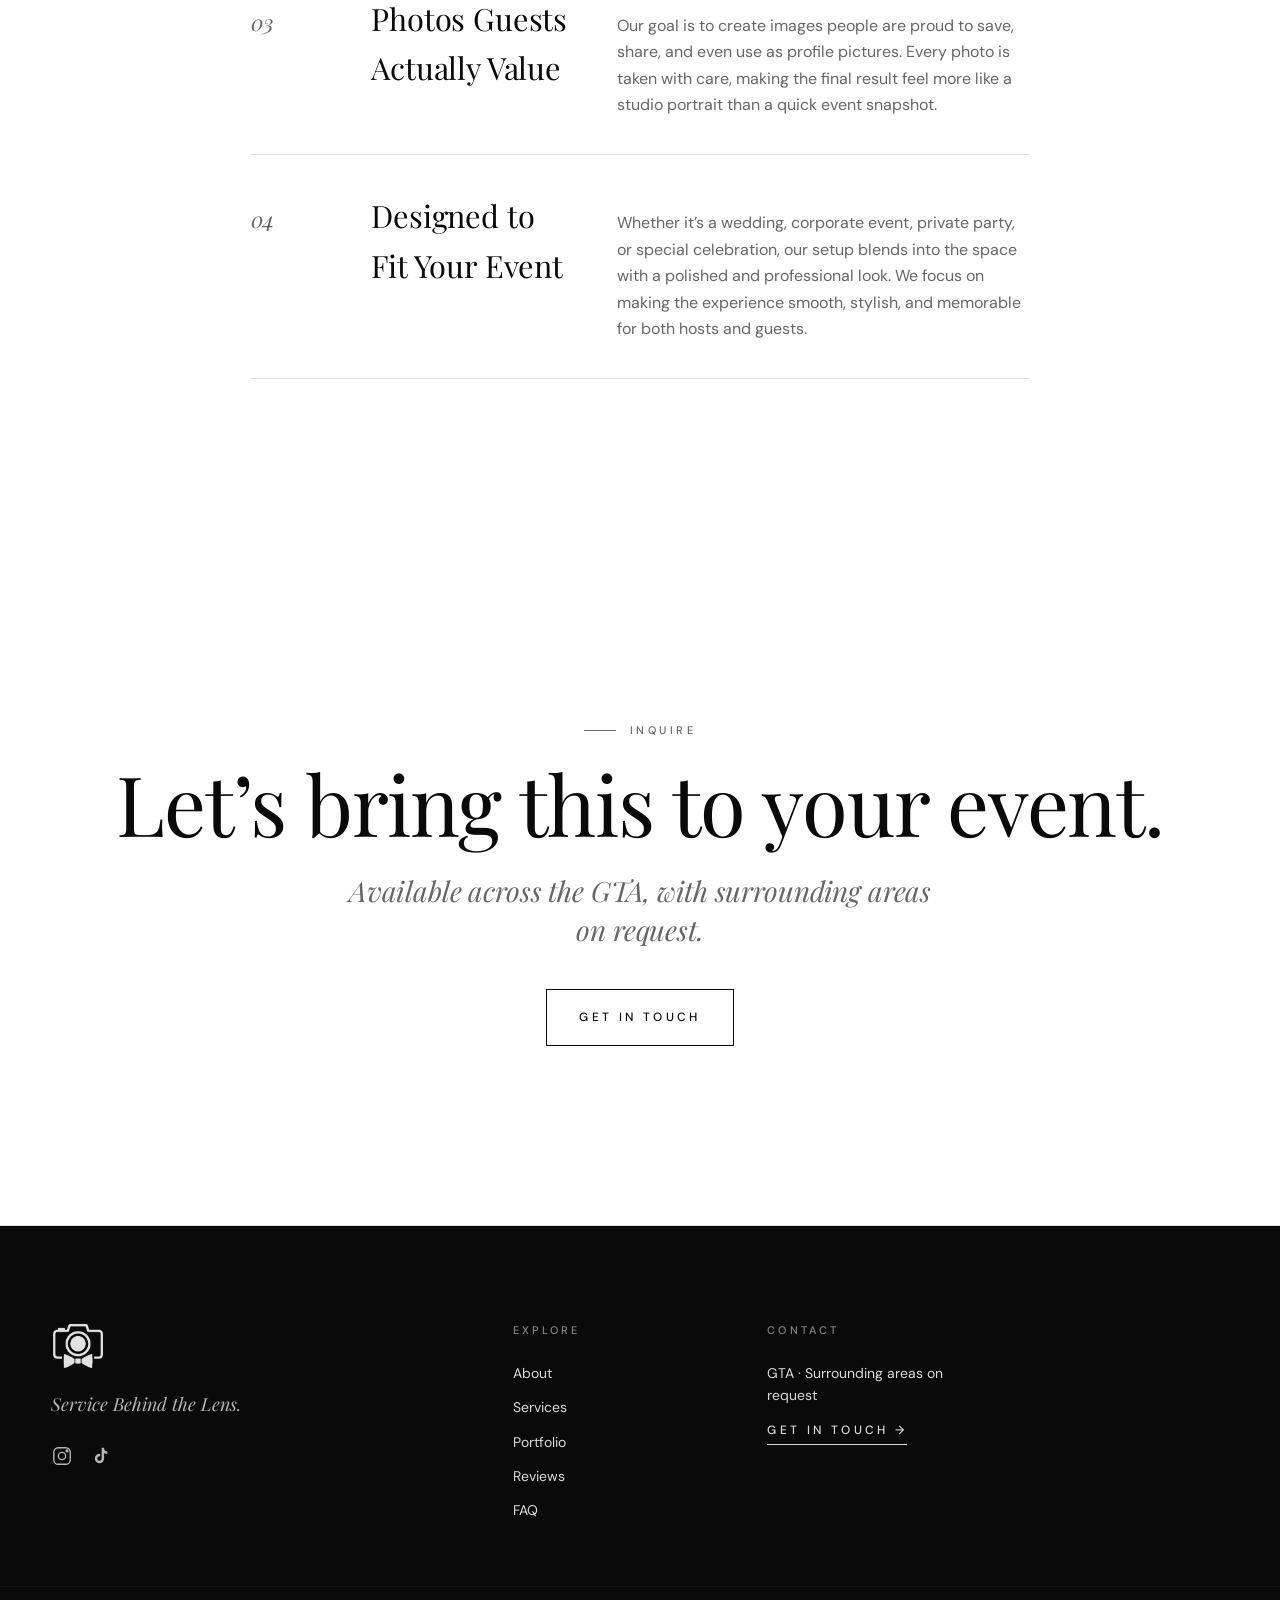
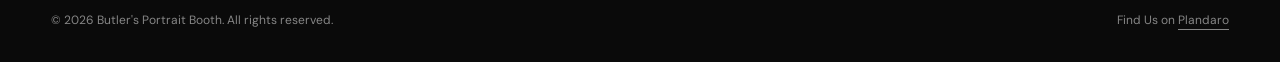
==== commit 40eb76b4: "a" ====
--- a/about/index.html
+++ b/about/index.html
@@ -3,7 +3,7 @@
 <head>
   <meta charset="utf-8">
   <meta name="viewport" content="width=device-width,initial-scale=1">
-  <title>About | Butlers Photobooth</title>
+  <title>About | Butler's Portrait Booth</title>
   <meta name="description" content="An elevated photo booth experience: professional lighting, clean backdrops, and a live photographer guiding every session. Built for guests who want polished portraits worth keeping.">
 
   <link rel="canonical" href="https://butlersbooth.ca/about/">
@@ -18,7 +18,7 @@
   <meta property="og:type" content="website">
   <meta property="og:site_name" content="Butler&rsquo;s Photobooth">
   <meta property="og:url" content="https://butlersbooth.ca/about/">
-  <meta property="og:title" content="About | Butler’s Photobooth">
+  <meta property="og:title" content="About | Butlers Portrait Booth">
   <meta property="og:description" content="An elevated photo booth experience: professional lighting, clean backdrops, and a live photographer guiding every session. Built for guests who want polished portraits worth keeping.">
   <meta property="og:image" content="https://butlersbooth.ca/assets/og/og-image.png">
   <meta property="og:image:width" content="1200">
@@ -40,7 +40,7 @@
     <div class="site-header__inner">
       <a class="site-header__brand" href="../home/" aria-label="Butler&rsquo;s Photobooth, Home">
         <img src="../assets/logo/butlers-logo-dark.png" alt="" class="js-logo-swap" data-light="../assets/logo/butlers-logo-dark.png" data-dark="../assets/logo/butlers-logo-dark.png">
-        <span class="site-header__wordmark">Butlers Photobooth</span>
+        <span class="site-header__wordmark">Butler's Portrait Booth</span>
       </a>
 
       <button class="site-header__hamburger" aria-label="Open menu" aria-expanded="false" aria-controls="site-nav">
@@ -74,10 +74,10 @@
       <div class="container fade-in" style="max-width: 760px;">
         <p class="h-eyebrow">Our Story</p>
         <h2 class="h-display h-2">Built for guests who want photos <em>worth keeping</em>.</h2>
-        <p style="margin-top: 24px; font-size: 17px; line-height: 1.7;">Butlers PhotoBooth was created to bring a more elevated photo booth experience to events. We wanted to move away from the typical self-serve booth and offer something that feels closer to a real photo studio — but still fun, simple, and perfect for guests.</p>
+        <p style="margin-top: 24px; font-size: 17px; line-height: 1.7;">Butlers Portrait Booth was created to bring a more elevated photo booth experience to events. We wanted to move away from the typical self-serve booth and offer something that feels closer to a real photo studio — but still fun, simple, and perfect for guests.</p>
         <p style="font-size: 17px; line-height: 1.7;">With professional lighting, clean backdrops, and a live photographer guiding each session, we capture portraits that guests actually want to keep, share, and use as profile photos. Every detail is designed to make people feel comfortable, confident, and well-photographed.</p>
         <p style="font-size: 17px; line-height: 1.7;">Our goal is simple: to give every event a premium portrait experience that feels polished, personal, and memorable.</p>
-        <p style="font-size: 17px; line-height: 1.7;">Butlers PhotoBooth is not just about taking pictures. It is about creating moments your guests will remember long after the event.</p>
+        <p style="font-size: 17px; line-height: 1.7;">Butlers Portrait Booth is not just about taking pictures. It is about creating moments your guests will remember long after the event.</p>
       </div>
     </section>
 
@@ -87,7 +87,7 @@
       <div class="container fade-in" style="max-width: 880px;">
         <p class="h-eyebrow">What sets us apart</p>
         <h2 class="h-display h-2">A studio experience, brought to <em>you</em>.</h2>
-        <p style="margin-top: 24px; font-size: 17px; line-height: 1.7;">At Butlers PhotoBooth, we create more than just event photos &mdash; we bring a professional portrait studio directly to your celebration. Our experience is designed for guests who want polished, high-quality images that feel modern, elegant, and worth keeping.</p>
+        <p style="margin-top: 24px; font-size: 17px; line-height: 1.7;">At Butlers Portrait Booth, we create more than just event photos &mdash; we bring a professional portrait studio directly to your celebration. Our experience is designed for guests who want polished, high-quality images that feel modern, elegant, and worth keeping.</p>
 
         <div class="services-list" style="margin-top: 48px;">
           <div class="service-item">
@@ -157,7 +157,7 @@
     </div>
 
     <div class="site-footer__bottom">
-      <span>© <span id="year"></span> Butler&rsquo;s Photobooth. All rights reserved.</span>
+      <span>© <span id="year"></span> Butler's Portrait Booth. All rights reserved.</span>
       <p class="site-footer__credit">Find Us on <a href="https://plandaro.com" target="_blank" rel="noopener noreferrer">Plandaro</a></p>
     </div>
   </footer>
--- a/css/main.css
+++ b/css/main.css
@@ -800,6 +800,19 @@
   padding: 0;
   margin: 0 0 24px;
 }
+
+.form-radio-group {
+  font-family: var(--font-body);font-family: var(--font-body);
+  font-weight: 500;
+  font-size: 13px;
+  letter-spacing: 0.28em;
+  text-transform: uppercase;
+  color: var(--muted);
+  margin: 0 0 24px;
+  margin-top:7px;
+}
+  
+
 .form-row {
   display: grid;
   grid-template-columns: repeat(3, 1fr);
@@ -916,6 +929,12 @@
 @media (max-width: 700px) {
   .form-row { grid-template-columns: 1fr; }
   .form-checkbox__sub { padding-left: 0; flex-wrap: wrap; }
+  .form-radio-group {
+   display: flex !important;
+    flex-direction: column !important; 
+    text-align: left;
+
+  }
 }
 
 /* ---------- legacy .closing-cta (from EM-derived pages) — give it proper padding ---------- */
